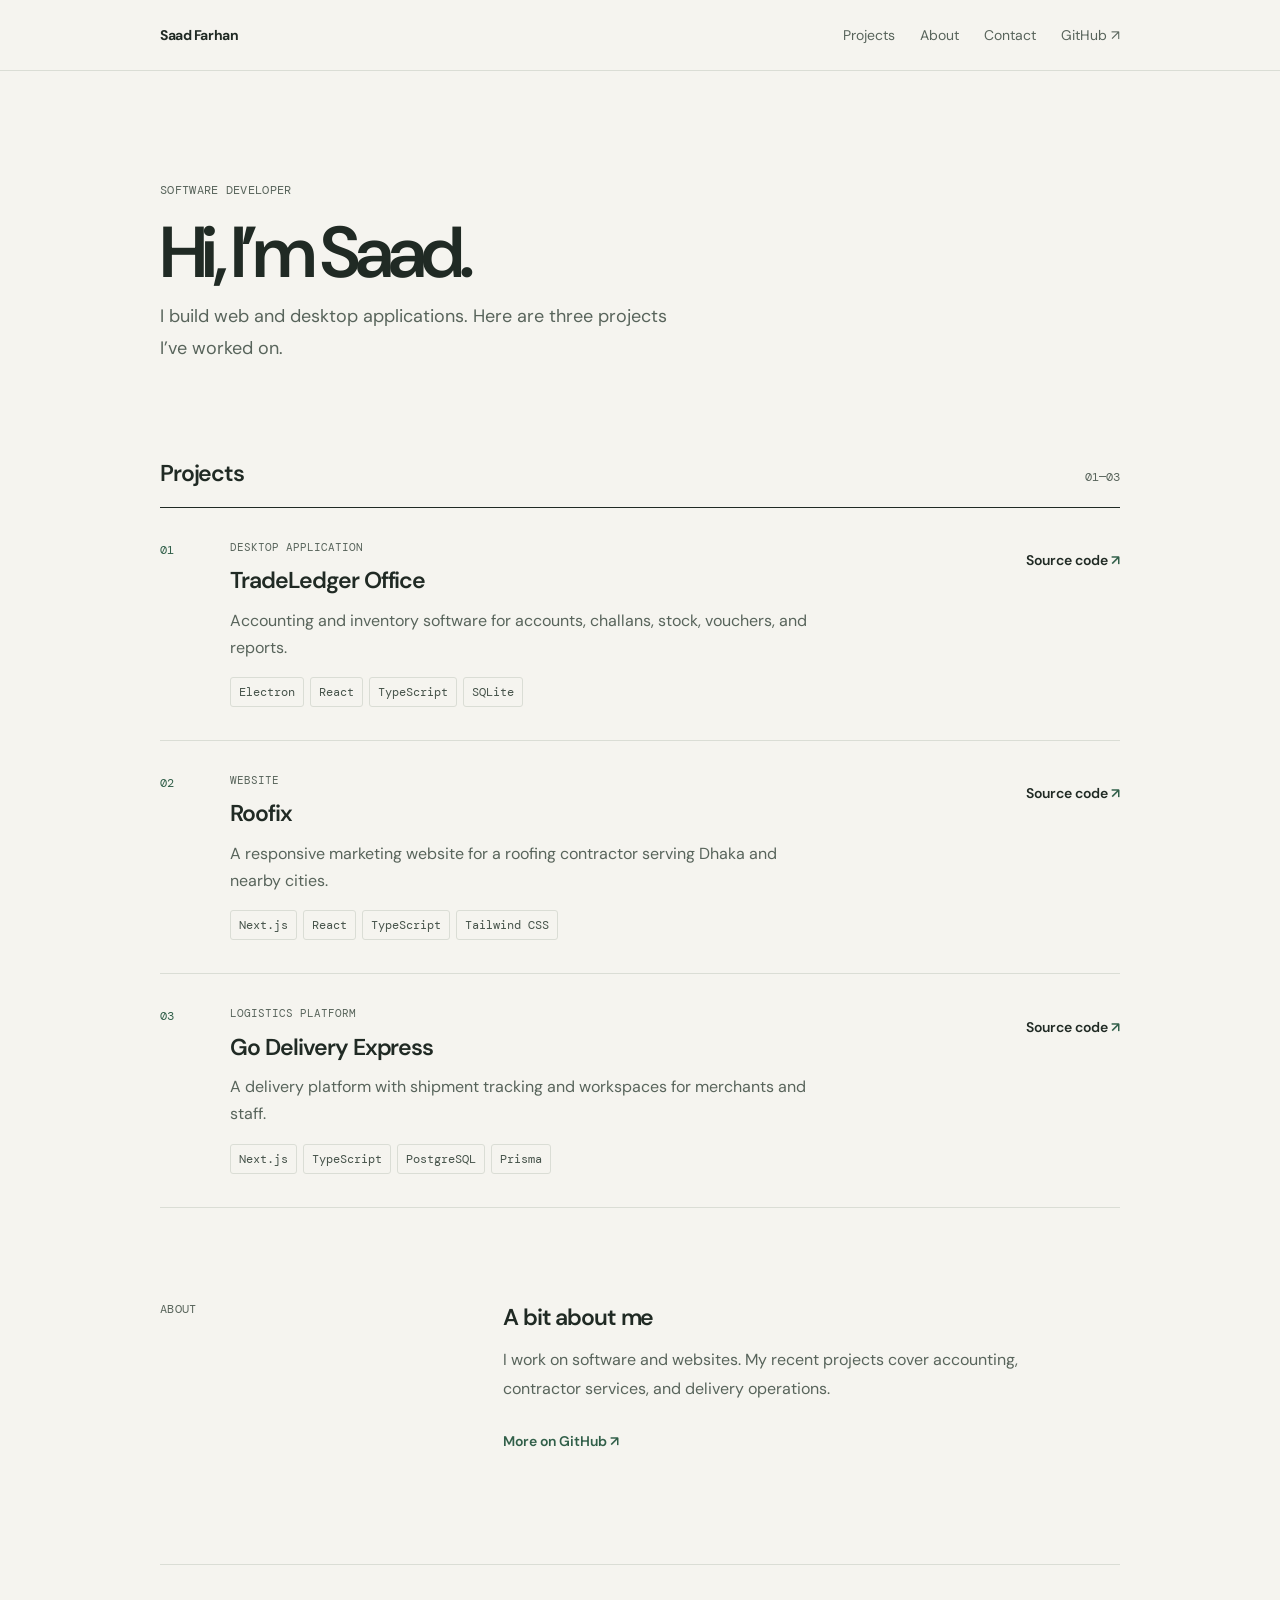
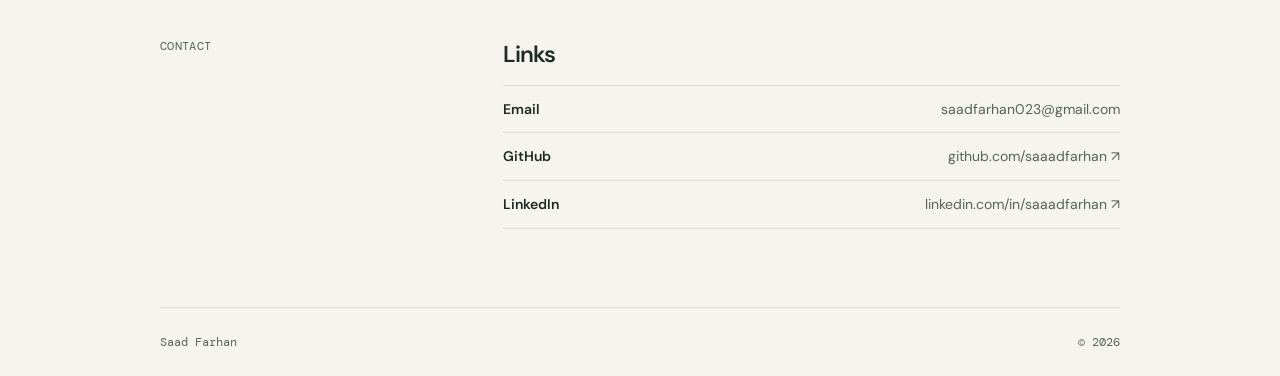
==== index.html @ f9a4f7bf "Add portfolio SEO and social preview" ====
<!doctype html>
<html lang="en">
  <head>
    <meta charset="UTF-8" />
    <meta name="viewport" content="width=device-width, initial-scale=1" />
    <meta
      name="description"
      content="Saad Farhan is a software developer. Explore his work on accounting software, a roofing website, and a delivery platform."
    />
    <meta name="author" content="Saad Farhan" />
    <meta name="robots" content="index, follow, max-image-preview:large" />
    <meta name="theme-color" content="#f5f4ef" />
    <meta property="og:type" content="website" />
    <meta property="og:site_name" content="Saad Farhan" />
    <meta property="og:title" content="Saad Farhan — Software Developer" />
    <meta property="og:description" content="Software and web projects by Saad Farhan, including accounting software, a roofing website, and a delivery platform." />
    <meta property="og:image" content="/og-image.png" />
    <meta property="og:image:width" content="1200" />
    <meta property="og:image:height" content="630" />
    <meta property="og:image:alt" content="Saad Farhan — Software Developer, with selected projects in accounting, roofing, and delivery." />
    <meta name="twitter:card" content="summary_large_image" />
    <meta name="twitter:title" content="Saad Farhan — Software Developer" />
    <meta name="twitter:description" content="Software and web projects by Saad Farhan, including accounting software, a roofing website, and a delivery platform." />
    <meta name="twitter:image" content="/og-image.png" />
    <title>Saad Farhan — Software Developer</title>
    <link rel="icon" href="/favicon.svg" type="image/svg+xml" />
    <link rel="preconnect" href="https://fonts.googleapis.com" />
    <link rel="preconnect" href="https://fonts.gstatic.com" crossorigin />
    <link
      href="https://fonts.googleapis.com/css2?family=DM+Mono:wght@400;500&family=DM+Sans:wght@400;500;600;700&display=swap"
      rel="stylesheet"
    />
    <link rel="stylesheet" href="styles.css" />
    <script src="script.js" defer></script>
    <script type="application/ld+json">
      {
        "@context": "https://schema.org",
        "@type": "Person",
        "name": "Saad Farhan",
        "jobTitle": "Software developer",
        "email": "saadfarhan023@gmail.com",
        "sameAs": [
          "https://github.com/saaadfarhan",
          "https://www.linkedin.com/in/saaadfarhan"
        ]
      }
    </script>
  </head>
  <body>
    <a class="skip-link" href="#main">Skip to content</a>
    <header class="site-header">
      <nav class="shell nav" aria-label="Main navigation">
        <a class="brand" href="#top">Saad Farhan</a>
        <div class="nav-links">
          <a href="#projects">Projects</a>
          <a href="#about">About</a>
          <a href="#contact">Contact</a>
          <a href="https://github.com/saaadfarhan" target="_blank" rel="noreferrer">GitHub ↗</a>
        </div>
      </nav>
    </header>

    <main id="main" class="shell">
      <section class="intro" id="top" aria-labelledby="intro-title">
        <p class="eyebrow">Software developer</p>
        <h1 id="intro-title">Hi, I’m Saad.</h1>
        <p class="intro-text">I build web and desktop applications. Here are three projects I’ve worked on.</p>
      </section>

      <section class="projects" id="projects" aria-labelledby="projects-title">
        <div class="section-heading">
          <h2 id="projects-title">Projects</h2>
          <span>01—03</span>
        </div>
        <div class="project-list">
          <article class="project">
            <div class="project-number">01</div>
            <div class="project-main">
              <p class="project-type">Desktop application</p>
              <h3>TradeLedger Office</h3>
              <p class="project-description">Accounting and inventory software for accounts, challans, stock, vouchers, and reports.</p>
              <ul class="tags" aria-label="Technologies"><li>Electron</li><li>React</li><li>TypeScript</li><li>SQLite</li></ul>
            </div>
            <a class="project-link" href="https://github.com/saaadfarhan/tradeledger-office" target="_blank" rel="noreferrer">Source code <span aria-hidden="true">↗</span></a>
          </article>

          <article class="project">
            <div class="project-number">02</div>
            <div class="project-main">
              <p class="project-type">Website</p>
              <h3>Roofix</h3>
              <p class="project-description">A responsive marketing website for a roofing contractor serving Dhaka and nearby cities.</p>
              <ul class="tags" aria-label="Technologies"><li>Next.js</li><li>React</li><li>TypeScript</li><li>Tailwind CSS</li></ul>
            </div>
            <a class="project-link" href="https://github.com/saaadfarhan/roofix-website-design" target="_blank" rel="noreferrer">Source code <span aria-hidden="true">↗</span></a>
          </article>

          <article class="project">
            <div class="project-number">03</div>
            <div class="project-main">
              <p class="project-type">Logistics platform</p>
              <h3>Go Delivery Express</h3>
              <p class="project-description">A delivery platform with shipment tracking and workspaces for merchants and staff.</p>
              <ul class="tags" aria-label="Technologies"><li>Next.js</li><li>TypeScript</li><li>PostgreSQL</li><li>Prisma</li></ul>
            </div>
            <a class="project-link" href="https://github.com/saaadfarhan/godeliveryexpress" target="_blank" rel="noreferrer">Source code <span aria-hidden="true">↗</span></a>
          </article>
        </div>
      </section>

      <section class="about" id="about" aria-labelledby="about-title">
        <p class="eyebrow">About</p>
        <div>
          <h2 id="about-title">A bit about me</h2>
          <p>I work on software and websites. My recent projects cover accounting, contractor services, and delivery operations.</p>
          <a class="about-link" href="https://github.com/saaadfarhan" target="_blank" rel="noreferrer">More on GitHub ↗</a>
        </div>
      </section>

      <section class="contact" id="contact" aria-labelledby="contact-title">
        <p class="eyebrow">Contact</p>
        <h2 id="contact-title">Links</h2>
        <div class="contact-links">
          <a href="mailto:saadfarhan023@gmail.com">Email <span>saadfarhan023@gmail.com</span></a>
          <a href="https://github.com/saaadfarhan" target="_blank" rel="noreferrer">GitHub <span>github.com/saaadfarhan ↗</span></a>
          <a href="https://linkedin.com/in/saaadfarhan" target="_blank" rel="noreferrer">LinkedIn <span>linkedin.com/in/saaadfarhan ↗</span></a>
        </div>
      </section>
    </main>

    <footer class="shell footer">
      <span>Saad Farhan</span>
      <span>© <span id="year">2026</span></span>
    </footer>
  </body>
</html>
---- styles.css ----
:root {
  --paper: #f5f4ef;
  --ink: #202a24;
  --muted: #58645b;
  --line: #daddd5;
  --green: #315f49;
  --sans: "DM Sans", sans-serif;
  --mono: "DM Mono", monospace;
  color-scheme: light;
  font-family: var(--sans);
  color: var(--ink);
  background: var(--paper);
  font-synthesis: none;
  text-rendering: optimizeLegibility;
  -webkit-font-smoothing: antialiased;
  -moz-osx-font-smoothing: grayscale;
  scroll-behavior: smooth;
}

* { box-sizing: border-box; }
body { min-width: 320px; margin: 0; line-height: 1.5; }
a { color: inherit; text-decoration: none; }
a:hover { color: var(--green); }
a:focus-visible { outline: 2px solid var(--green); outline-offset: 4px; }
::selection { color: var(--ink); background: #d9e5c6; }
.shell { width: min(960px, calc(100% - 48px)); margin-inline: auto; }
.skip-link { position: fixed; top: 10px; left: 10px; z-index: 2; padding: 10px 14px; color: white; background: var(--ink); transform: translateY(-150%); }
.skip-link:focus { transform: translateY(0); }

.site-header { border-bottom: 1px solid var(--line); }
.nav { display: flex; height: 70px; align-items: center; justify-content: space-between; }
.brand { font-size: 14px; font-weight: 700; letter-spacing: -.03em; }
.nav-links { display: flex; gap: 25px; color: var(--muted); font-size: 14px; }
.nav-links a { display: inline-flex; min-height: 44px; align-items: center; }

.intro { max-width: 700px; padding: 110px 0 92px; }
.eyebrow { margin: 0; color: var(--muted); font-family: var(--mono); font-size: 12px; letter-spacing: .025em; text-transform: uppercase; }
h1, h2, h3, p { margin-top: 0; }
h1 { margin: 18px 0 12px; font-size: clamp(44px, 8vw, 72px); font-weight: 600; line-height: 1; letter-spacing: -.07em; }
.intro-text { max-width: 520px; margin: 0; color: var(--muted); font-size: 18px; line-height: 1.75; }

.section-heading { display: flex; align-items: baseline; justify-content: space-between; padding-bottom: 16px; border-bottom: 1px solid var(--ink); }
.section-heading h2, .about h2 { margin: 0; font-size: 23px; font-weight: 600; letter-spacing: -.05em; }
.section-heading span { color: var(--muted); font-family: var(--mono); font-size: 12px; }
.project { display: grid; grid-template-columns: 48px minmax(0, 1fr) 132px; gap: 22px; align-items: start; padding: 31px 0 33px; border-bottom: 1px solid var(--line); }
.project-number { padding-top: 2px; color: var(--green); font-family: var(--mono); font-size: 12px; }
.project-type { margin: 0 0 8px; color: var(--muted); font-family: var(--mono); font-size: 11px; text-transform: uppercase; }
.project h3 { margin: 0 0 9px; font-size: 23px; font-weight: 600; letter-spacing: -.045em; }
.project-description { max-width: 600px; margin: 0 0 16px; color: var(--muted); font-size: 16px; line-height: 1.7; }
.tags { display: flex; flex-wrap: wrap; gap: 6px; margin: 0; padding: 0; list-style: none; }
.tags li { padding: 5px 8px; border: 1px solid var(--line); border-radius: 3px; color: #46534a; font-family: var(--mono); font-size: 12px; }
.project-link { display: inline-flex; min-height: 44px; align-items: center; justify-self: end; padding: 2px 0; font-size: 14px; font-weight: 600; white-space: nowrap; }
.project-link span { margin-left: 3px; color: var(--green); }

.about { display: grid; grid-template-columns: 1fr 2fr; gap: 35px; padding: 92px 0 100px; border-bottom: 1px solid var(--line); }
.about h2 { margin-bottom: 12px; }
.about p:not(.eyebrow) { max-width: 560px; margin-bottom: 16px; color: var(--muted); font-size: 16px; line-height: 1.8; }
.about-link { display: inline-flex; min-height: 44px; align-items: center; color: var(--green); font-size: 14px; font-weight: 600; }
.contact { display: grid; grid-template-columns: 1fr 2fr; gap: 14px 35px; padding: 72px 0 78px; border-bottom: 1px solid var(--line); }
.contact > .eyebrow { grid-column: 1; grid-row: 1; }
.contact h2 { grid-column: 2; grid-row: 1; margin: 0; font-size: 23px; font-weight: 600; letter-spacing: -.05em; }
.contact-links { grid-column: 2; grid-row: 2; display: grid; }
.contact-links a { display: flex; min-height: 48px; align-items: center; justify-content: space-between; gap: 16px; border-bottom: 1px solid var(--line); font-size: 14px; font-weight: 600; }
.contact-links a:first-child { border-top: 1px solid var(--line); }
.contact-links a span { color: var(--muted); font-size: 14px; font-weight: 400; }
.footer { display: flex; justify-content: space-between; padding-block: 25px; color: var(--muted); font-family: var(--mono); font-size: 12px; }

@media (max-width: 600px) {
  .shell { width: calc(100% - 36px); }
  .nav { height: 68px; }
  .nav-links { gap: 12px; font-size: 12px; }
  .nav-links a:last-child { display: none; }
  .intro { padding: 78px 0 68px; }
  .intro-text { font-size: 17px; }
  .section-heading h2, .about h2 { font-size: 21px; }
  .project { grid-template-columns: 27px minmax(0, 1fr); gap: 12px; padding-block: 23px; }
  .project-link { grid-column: 2; justify-self: start; padding-top: 0; }
  .project h3 { font-size: 21px; }
  .about { grid-template-columns: 1fr; gap: 15px; padding: 68px 0 74px; }
  .contact { grid-template-columns: 1fr; gap: 12px; padding: 58px 0 64px; }
  .contact > .eyebrow, .contact h2, .contact-links { grid-column: 1; grid-row: auto; }
  .contact-links a, .contact-links a span { font-size: 13px; }
}

@media (prefers-reduced-motion: reduce) {
  *, *::before, *::after { scroll-behavior: auto !important; }
}
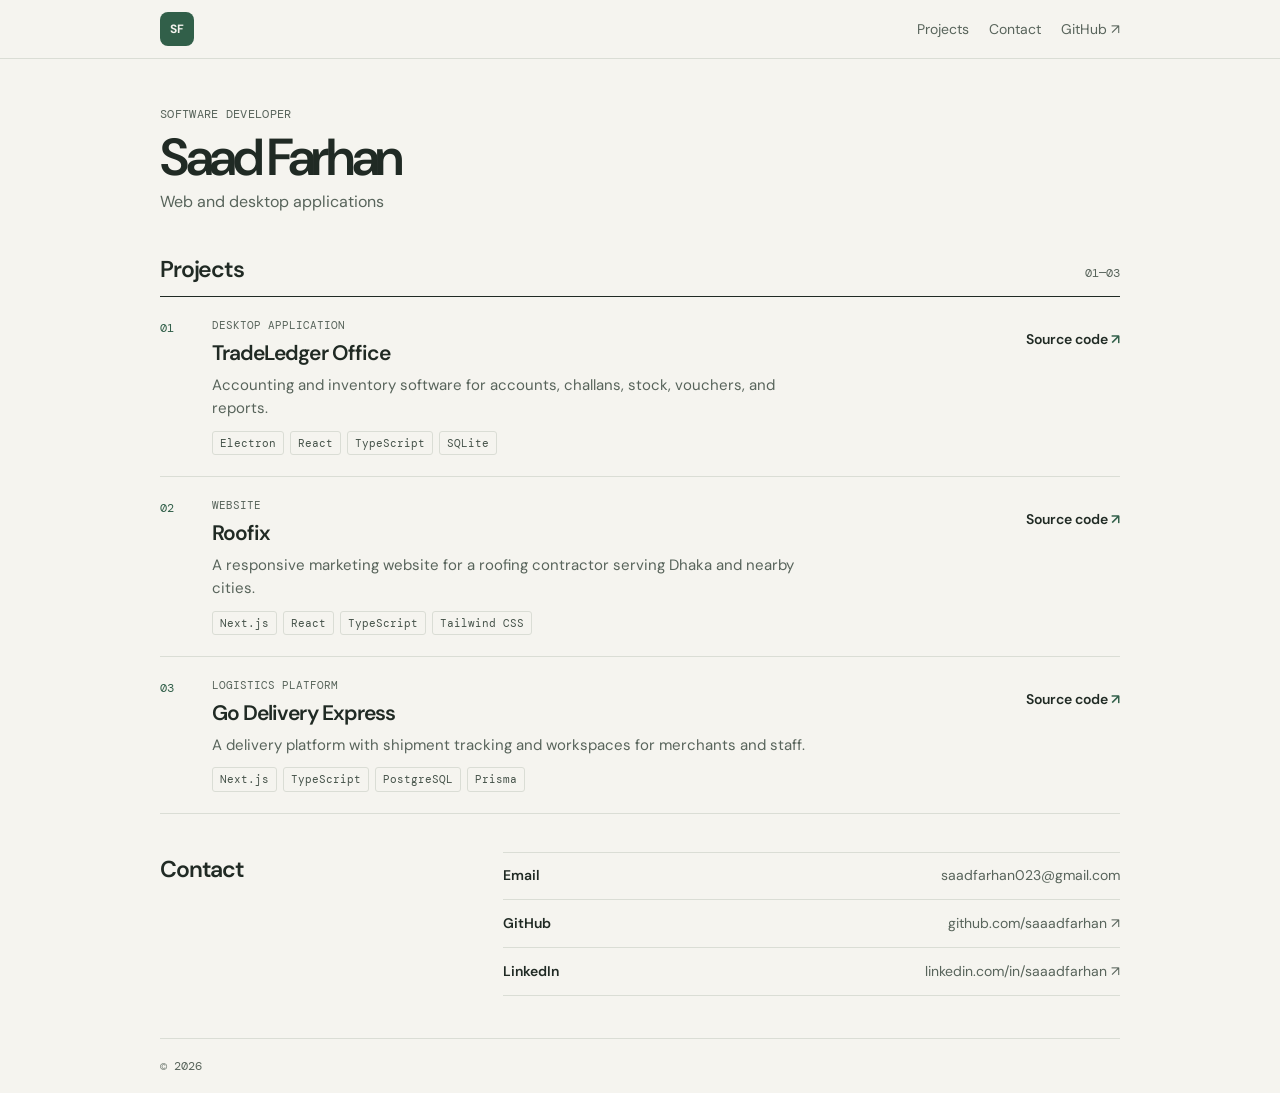
==== commit b2814674: "Streamline portfolio layout and branding" ====
--- a/index.html
+++ b/index.html
@@ -5,23 +5,24 @@
     <meta name="viewport" content="width=device-width, initial-scale=1" />
     <meta
       name="description"
-      content="Saad Farhan is a software developer. Explore his work on accounting software, a roofing website, and a delivery platform."
+      content="Selected work in accounting software, roofing websites, and delivery platforms."
     />
     <meta name="author" content="Saad Farhan" />
     <meta name="robots" content="index, follow, max-image-preview:large" />
     <meta name="theme-color" content="#f5f4ef" />
     <meta property="og:type" content="website" />
+    <meta property="og:url" content="https://saad-portfolio.saadfarhan023.workers.dev/" />
     <meta property="og:site_name" content="Saad Farhan" />
     <meta property="og:title" content="Saad Farhan — Software Developer" />
-    <meta property="og:description" content="Software and web projects by Saad Farhan, including accounting software, a roofing website, and a delivery platform." />
-    <meta property="og:image" content="/og-image.png" />
+    <meta property="og:description" content="Selected software and web projects in accounting, roofing, and delivery." />
+    <meta property="og:image" content="https://saad-portfolio.saadfarhan023.workers.dev/og-image.png?v=2" />
     <meta property="og:image:width" content="1200" />
     <meta property="og:image:height" content="630" />
-    <meta property="og:image:alt" content="Saad Farhan — Software Developer, with selected projects in accounting, roofing, and delivery." />
+    <meta property="og:image:alt" content="Software developer portfolio featuring projects in accounting, roofing, and delivery." />
     <meta name="twitter:card" content="summary_large_image" />
     <meta name="twitter:title" content="Saad Farhan — Software Developer" />
-    <meta name="twitter:description" content="Software and web projects by Saad Farhan, including accounting software, a roofing website, and a delivery platform." />
-    <meta name="twitter:image" content="/og-image.png" />
+    <meta name="twitter:description" content="Selected software and web projects in accounting, roofing, and delivery." />
+    <meta name="twitter:image" content="https://saad-portfolio.saadfarhan023.workers.dev/og-image.png?v=2" />
     <title>Saad Farhan — Software Developer</title>
     <link rel="icon" href="/favicon.svg" type="image/svg+xml" />
     <link rel="preconnect" href="https://fonts.googleapis.com" />
@@ -50,10 +51,9 @@
     <a class="skip-link" href="#main">Skip to content</a>
     <header class="site-header">
       <nav class="shell nav" aria-label="Main navigation">
-        <a class="brand" href="#top">Saad Farhan</a>
+        <a class="brand" href="#top" aria-label="Saad Farhan, home">SF</a>
         <div class="nav-links">
           <a href="#projects">Projects</a>
-          <a href="#about">About</a>
           <a href="#contact">Contact</a>
           <a href="https://github.com/saaadfarhan" target="_blank" rel="noreferrer">GitHub ↗</a>
         </div>
@@ -63,8 +63,8 @@
     <main id="main" class="shell">
       <section class="intro" id="top" aria-labelledby="intro-title">
         <p class="eyebrow">Software developer</p>
-        <h1 id="intro-title">Hi, I’m Saad.</h1>
-        <p class="intro-text">I build web and desktop applications. Here are three projects I’ve worked on.</p>
+        <h1 id="intro-title">Saad Farhan</h1>
+        <p class="intro-text">Web and desktop applications</p>
       </section>
 
       <section class="projects" id="projects" aria-labelledby="projects-title">
@@ -108,18 +108,8 @@
         </div>
       </section>
 
-      <section class="about" id="about" aria-labelledby="about-title">
-        <p class="eyebrow">About</p>
-        <div>
-          <h2 id="about-title">A bit about me</h2>
-          <p>I work on software and websites. My recent projects cover accounting, contractor services, and delivery operations.</p>
-          <a class="about-link" href="https://github.com/saaadfarhan" target="_blank" rel="noreferrer">More on GitHub ↗</a>
-        </div>
-      </section>
-
       <section class="contact" id="contact" aria-labelledby="contact-title">
-        <p class="eyebrow">Contact</p>
-        <h2 id="contact-title">Links</h2>
+        <h2 id="contact-title">Contact</h2>
         <div class="contact-links">
           <a href="mailto:saadfarhan023@gmail.com">Email <span>saadfarhan023@gmail.com</span></a>
           <a href="https://github.com/saaadfarhan" target="_blank" rel="noreferrer">GitHub <span>github.com/saaadfarhan ↗</span></a>
@@ -129,7 +119,6 @@
     </main>
 
     <footer class="shell footer">
-      <span>Saad Farhan</span>
       <span>© <span id="year">2026</span></span>
     </footer>
   </body>
--- a/styles.css
+++ b/styles.css
@@ -28,57 +28,52 @@
 .skip-link:focus { transform: translateY(0); }
 
 .site-header { border-bottom: 1px solid var(--line); }
-.nav { display: flex; height: 70px; align-items: center; justify-content: space-between; }
-.brand { font-size: 14px; font-weight: 700; letter-spacing: -.03em; }
-.nav-links { display: flex; gap: 25px; color: var(--muted); font-size: 14px; }
+.nav { display: flex; height: 58px; align-items: center; justify-content: space-between; }
+.brand { display: grid; width: 34px; height: 34px; place-items: center; border-radius: 8px; color: var(--paper); background: var(--green); font-size: 12px; font-weight: 700; letter-spacing: -.02em; }
+.brand:hover { color: var(--paper); background: #274c3a; }
+.nav-links { display: flex; gap: 20px; color: var(--muted); font-size: 14px; }
 .nav-links a { display: inline-flex; min-height: 44px; align-items: center; }
 
-.intro { max-width: 700px; padding: 110px 0 92px; }
+.intro { max-width: 700px; padding: 46px 0 38px; }
 .eyebrow { margin: 0; color: var(--muted); font-family: var(--mono); font-size: 12px; letter-spacing: .025em; text-transform: uppercase; }
 h1, h2, h3, p { margin-top: 0; }
-h1 { margin: 18px 0 12px; font-size: clamp(44px, 8vw, 72px); font-weight: 600; line-height: 1; letter-spacing: -.07em; }
-.intro-text { max-width: 520px; margin: 0; color: var(--muted); font-size: 18px; line-height: 1.75; }
+h1 { margin: 7px 0 5px; font-size: clamp(38px, 6vw, 52px); font-weight: 600; line-height: 1.05; letter-spacing: -.065em; }
+.intro-text { max-width: 520px; margin: 0; color: var(--muted); font-size: 16px; line-height: 1.5; }
 
-.section-heading { display: flex; align-items: baseline; justify-content: space-between; padding-bottom: 16px; border-bottom: 1px solid var(--ink); }
+.section-heading { display: flex; align-items: baseline; justify-content: space-between; padding-bottom: 10px; border-bottom: 1px solid var(--ink); }
 .section-heading h2, .about h2 { margin: 0; font-size: 23px; font-weight: 600; letter-spacing: -.05em; }
 .section-heading span { color: var(--muted); font-family: var(--mono); font-size: 12px; }
-.project { display: grid; grid-template-columns: 48px minmax(0, 1fr) 132px; gap: 22px; align-items: start; padding: 31px 0 33px; border-bottom: 1px solid var(--line); }
+.project { display: grid; grid-template-columns: 36px minmax(0, 1fr) 132px; gap: 16px; align-items: start; padding: 20px 0 21px; border-bottom: 1px solid var(--line); }
 .project-number { padding-top: 2px; color: var(--green); font-family: var(--mono); font-size: 12px; }
-.project-type { margin: 0 0 8px; color: var(--muted); font-family: var(--mono); font-size: 11px; text-transform: uppercase; }
-.project h3 { margin: 0 0 9px; font-size: 23px; font-weight: 600; letter-spacing: -.045em; }
-.project-description { max-width: 600px; margin: 0 0 16px; color: var(--muted); font-size: 16px; line-height: 1.7; }
+.project-type { margin: 0 0 4px; color: var(--muted); font-family: var(--mono); font-size: 11px; text-transform: uppercase; }
+.project h3 { margin: 0 0 5px; font-size: 21px; font-weight: 600; letter-spacing: -.045em; }
+.project-description { max-width: 600px; margin: 0 0 10px; color: var(--muted); font-size: 15px; line-height: 1.55; }
 .tags { display: flex; flex-wrap: wrap; gap: 6px; margin: 0; padding: 0; list-style: none; }
-.tags li { padding: 5px 8px; border: 1px solid var(--line); border-radius: 3px; color: #46534a; font-family: var(--mono); font-size: 12px; }
+.tags li { padding: 3px 7px; border: 1px solid var(--line); border-radius: 3px; color: #46534a; font-family: var(--mono); font-size: 11px; }
 .project-link { display: inline-flex; min-height: 44px; align-items: center; justify-self: end; padding: 2px 0; font-size: 14px; font-weight: 600; white-space: nowrap; }
 .project-link span { margin-left: 3px; color: var(--green); }
 
-.about { display: grid; grid-template-columns: 1fr 2fr; gap: 35px; padding: 92px 0 100px; border-bottom: 1px solid var(--line); }
-.about h2 { margin-bottom: 12px; }
-.about p:not(.eyebrow) { max-width: 560px; margin-bottom: 16px; color: var(--muted); font-size: 16px; line-height: 1.8; }
-.about-link { display: inline-flex; min-height: 44px; align-items: center; color: var(--green); font-size: 14px; font-weight: 600; }
-.contact { display: grid; grid-template-columns: 1fr 2fr; gap: 14px 35px; padding: 72px 0 78px; border-bottom: 1px solid var(--line); }
-.contact > .eyebrow { grid-column: 1; grid-row: 1; }
-.contact h2 { grid-column: 2; grid-row: 1; margin: 0; font-size: 23px; font-weight: 600; letter-spacing: -.05em; }
-.contact-links { grid-column: 2; grid-row: 2; display: grid; }
+.contact { display: grid; grid-template-columns: 1fr 2fr; gap: 12px 35px; padding: 38px 0 42px; border-bottom: 1px solid var(--line); }
+.contact h2 { grid-column: 1; grid-row: 1; margin: 0; font-size: 23px; font-weight: 600; letter-spacing: -.05em; }
+.contact-links { grid-column: 2; grid-row: 1; display: grid; }
 .contact-links a { display: flex; min-height: 48px; align-items: center; justify-content: space-between; gap: 16px; border-bottom: 1px solid var(--line); font-size: 14px; font-weight: 600; }
 .contact-links a:first-child { border-top: 1px solid var(--line); }
 .contact-links a span { color: var(--muted); font-size: 14px; font-weight: 400; }
-.footer { display: flex; justify-content: space-between; padding-block: 25px; color: var(--muted); font-family: var(--mono); font-size: 12px; }
+.footer { display: flex; justify-content: space-between; padding-block: 18px; color: var(--muted); font-family: var(--mono); font-size: 12px; }
 
 @media (max-width: 600px) {
   .shell { width: calc(100% - 36px); }
-  .nav { height: 68px; }
+  .nav { height: 58px; }
   .nav-links { gap: 12px; font-size: 12px; }
   .nav-links a:last-child { display: none; }
-  .intro { padding: 78px 0 68px; }
-  .intro-text { font-size: 17px; }
-  .section-heading h2, .about h2 { font-size: 21px; }
-  .project { grid-template-columns: 27px minmax(0, 1fr); gap: 12px; padding-block: 23px; }
+  .intro { padding: 34px 0 28px; }
+  .intro-text { font-size: 15px; }
+  .section-heading h2 { font-size: 21px; }
+  .project { grid-template-columns: 24px minmax(0, 1fr); gap: 10px; padding-block: 17px; }
   .project-link { grid-column: 2; justify-self: start; padding-top: 0; }
-  .project h3 { font-size: 21px; }
-  .about { grid-template-columns: 1fr; gap: 15px; padding: 68px 0 74px; }
-  .contact { grid-template-columns: 1fr; gap: 12px; padding: 58px 0 64px; }
-  .contact > .eyebrow, .contact h2, .contact-links { grid-column: 1; grid-row: auto; }
+  .project h3 { font-size: 20px; }
+  .contact { grid-template-columns: 1fr; gap: 8px; padding: 30px 0 34px; }
+  .contact h2, .contact-links { grid-column: 1; grid-row: auto; }
   .contact-links a, .contact-links a span { font-size: 13px; }
 }
 
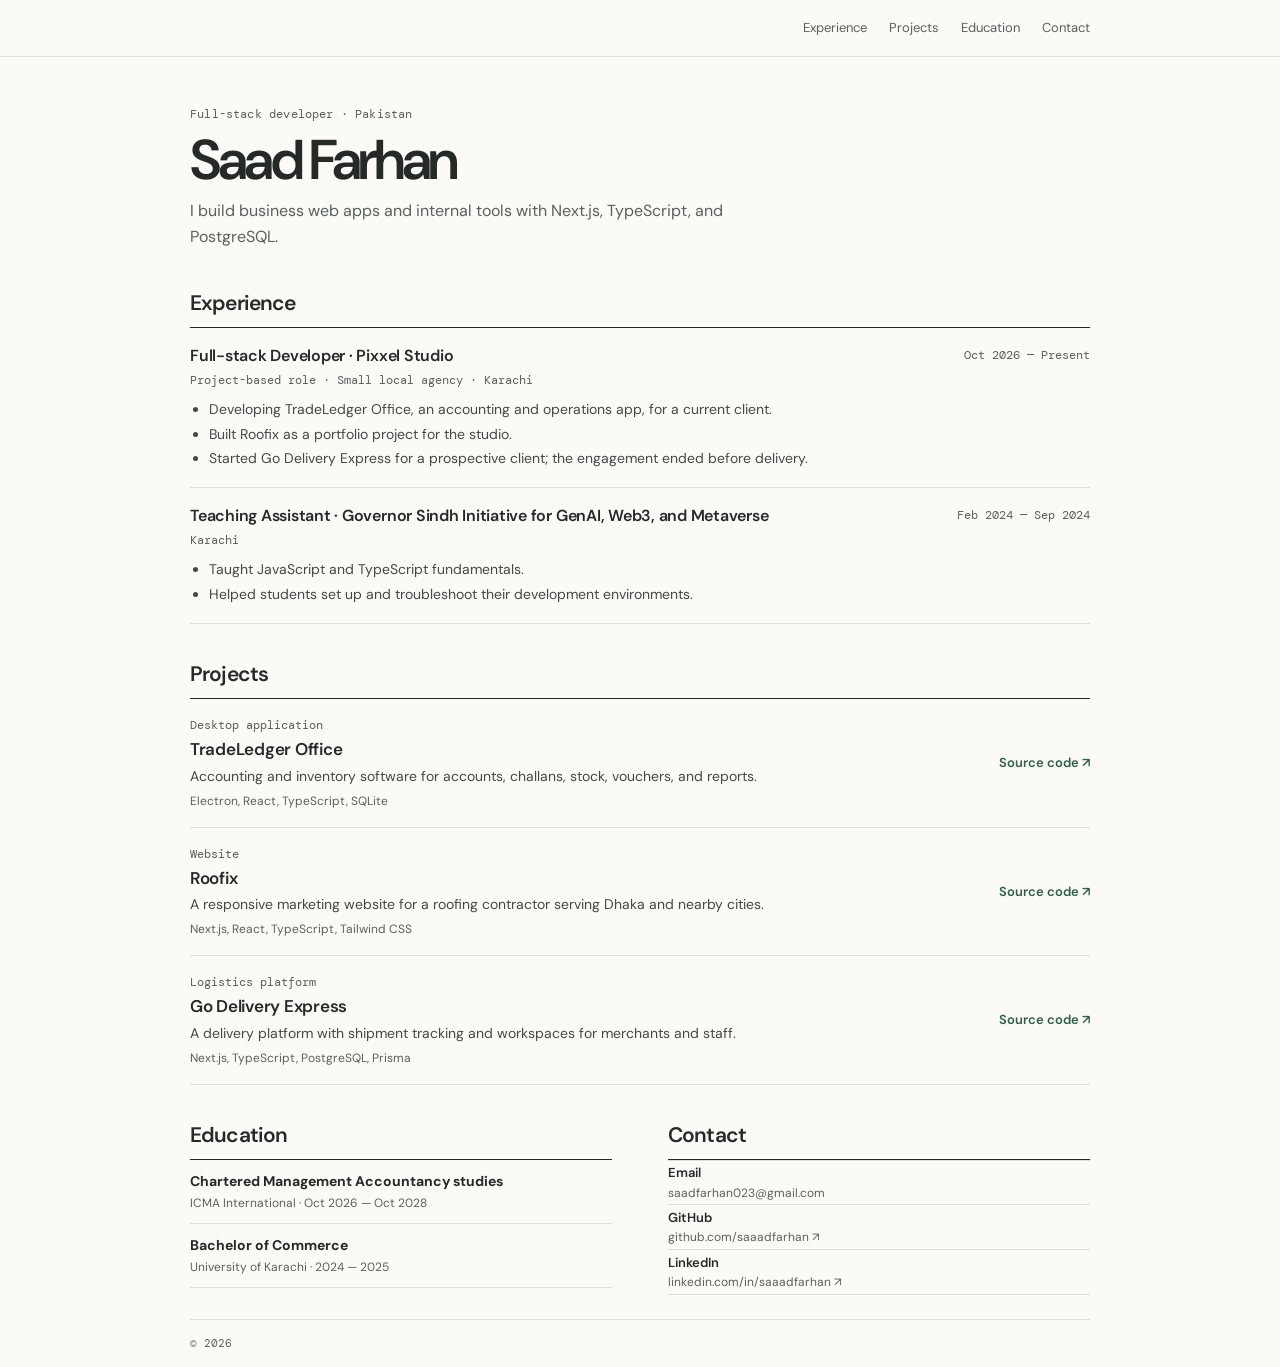
==== commit 1a80ed3f: "Simplify portfolio into resume layout" ====
--- a/index.html
+++ b/index.html
@@ -5,7 +5,7 @@
     <meta name="viewport" content="width=device-width, initial-scale=1" />
     <meta
       name="description"
-      content="Selected work in accounting software, roofing websites, and delivery platforms."
+      content="Saad Farhan is a full-stack developer in Pakistan building business web apps and internal tools with Next.js and TypeScript."
     />
     <meta name="author" content="Saad Farhan" />
     <meta name="robots" content="index, follow, max-image-preview:large" />
@@ -14,14 +14,14 @@
     <meta property="og:url" content="https://saad-portfolio.saadfarhan023.workers.dev/" />
     <meta property="og:site_name" content="Saad Farhan" />
     <meta property="og:title" content="Saad Farhan — Software Developer" />
-    <meta property="og:description" content="Selected software and web projects in accounting, roofing, and delivery." />
+    <meta property="og:description" content="Full-stack developer building business web apps and internal tools. Selected work in accounting, roofing, and delivery." />
     <meta property="og:image" content="https://saad-portfolio.saadfarhan023.workers.dev/og-image.png?v=2" />
     <meta property="og:image:width" content="1200" />
     <meta property="og:image:height" content="630" />
     <meta property="og:image:alt" content="Software developer portfolio featuring projects in accounting, roofing, and delivery." />
     <meta name="twitter:card" content="summary_large_image" />
     <meta name="twitter:title" content="Saad Farhan — Software Developer" />
-    <meta name="twitter:description" content="Selected software and web projects in accounting, roofing, and delivery." />
+    <meta name="twitter:description" content="Full-stack developer building business web apps and internal tools. Selected work in accounting, roofing, and delivery." />
     <meta name="twitter:image" content="https://saad-portfolio.saadfarhan023.workers.dev/og-image.png?v=2" />
     <title>Saad Farhan — Software Developer</title>
     <link rel="icon" href="/favicon.svg" type="image/svg+xml" />
@@ -51,71 +51,103 @@
     <a class="skip-link" href="#main">Skip to content</a>
     <header class="site-header">
       <nav class="shell nav" aria-label="Main navigation">
-        <a class="brand" href="#top" aria-label="Saad Farhan, home">SF</a>
         <div class="nav-links">
+          <a href="#experience">Experience</a>
           <a href="#projects">Projects</a>
+          <a href="#education">Education</a>
           <a href="#contact">Contact</a>
-          <a href="https://github.com/saaadfarhan" target="_blank" rel="noreferrer">GitHub ↗</a>
         </div>
       </nav>
     </header>
 
     <main id="main" class="shell">
       <section class="intro" id="top" aria-labelledby="intro-title">
-        <p class="eyebrow">Software developer</p>
+        <p class="eyebrow">Full-stack developer · Pakistan</p>
         <h1 id="intro-title">Saad Farhan</h1>
-        <p class="intro-text">Web and desktop applications</p>
+        <p class="intro-text">I build business web apps and internal tools with Next.js, TypeScript, and PostgreSQL.</p>
+      </section>
+
+      <section class="experience" id="experience" aria-labelledby="experience-title">
+        <div class="section-heading"><h2 id="experience-title">Experience</h2></div>
+        <article class="experience-entry">
+          <div class="experience-heading">
+            <div>
+              <h3>Full-stack Developer · Pixxel Studio</h3>
+              <p class="experience-meta">Project-based role · Small local agency · Karachi</p>
+            </div>
+            <time datetime="2026-10">Oct 2026 — Present</time>
+          </div>
+          <ul class="experience-details">
+            <li>Developing TradeLedger Office, an accounting and operations app, for a current client.</li>
+            <li>Built Roofix as a portfolio project for the studio.</li>
+            <li>Started Go Delivery Express for a prospective client; the engagement ended before delivery.</li>
+          </ul>
+        </article>
+        <article class="experience-entry">
+          <div class="experience-heading">
+            <div>
+              <h3>Teaching Assistant · Governor Sindh Initiative for GenAI, Web3, and Metaverse</h3>
+              <p class="experience-meta">Karachi</p>
+            </div>
+            <time datetime="2024-02">Feb 2024 — Sep 2024</time>
+          </div>
+          <ul class="experience-details">
+            <li>Taught JavaScript and TypeScript fundamentals.</li>
+            <li>Helped students set up and troubleshoot their development environments.</li>
+          </ul>
+        </article>
       </section>
 
       <section class="projects" id="projects" aria-labelledby="projects-title">
-        <div class="section-heading">
-          <h2 id="projects-title">Projects</h2>
-          <span>01—03</span>
-        </div>
+        <div class="section-heading"><h2 id="projects-title">Projects</h2></div>
         <div class="project-list">
           <article class="project">
-            <div class="project-number">01</div>
             <div class="project-main">
               <p class="project-type">Desktop application</p>
               <h3>TradeLedger Office</h3>
               <p class="project-description">Accounting and inventory software for accounts, challans, stock, vouchers, and reports.</p>
-              <ul class="tags" aria-label="Technologies"><li>Electron</li><li>React</li><li>TypeScript</li><li>SQLite</li></ul>
+              <p class="project-stack">Electron, React, TypeScript, SQLite</p>
             </div>
-            <a class="project-link" href="https://github.com/saaadfarhan/tradeledger-office" target="_blank" rel="noreferrer">Source code <span aria-hidden="true">↗</span></a>
+            <a class="project-link" href="https://github.com/saaadfarhan/tradeledger-office" target="_blank" rel="noreferrer">Source code ↗</a>
           </article>
-
           <article class="project">
-            <div class="project-number">02</div>
             <div class="project-main">
               <p class="project-type">Website</p>
               <h3>Roofix</h3>
               <p class="project-description">A responsive marketing website for a roofing contractor serving Dhaka and nearby cities.</p>
-              <ul class="tags" aria-label="Technologies"><li>Next.js</li><li>React</li><li>TypeScript</li><li>Tailwind CSS</li></ul>
+              <p class="project-stack">Next.js, React, TypeScript, Tailwind CSS</p>
             </div>
-            <a class="project-link" href="https://github.com/saaadfarhan/roofix-website-design" target="_blank" rel="noreferrer">Source code <span aria-hidden="true">↗</span></a>
+            <a class="project-link" href="https://github.com/saaadfarhan/roofix-website-design" target="_blank" rel="noreferrer">Source code ↗</a>
           </article>
-
           <article class="project">
-            <div class="project-number">03</div>
             <div class="project-main">
               <p class="project-type">Logistics platform</p>
               <h3>Go Delivery Express</h3>
               <p class="project-description">A delivery platform with shipment tracking and workspaces for merchants and staff.</p>
-              <ul class="tags" aria-label="Technologies"><li>Next.js</li><li>TypeScript</li><li>PostgreSQL</li><li>Prisma</li></ul>
+              <p class="project-stack">Next.js, TypeScript, PostgreSQL, Prisma</p>
             </div>
-            <a class="project-link" href="https://github.com/saaadfarhan/godeliveryexpress" target="_blank" rel="noreferrer">Source code <span aria-hidden="true">↗</span></a>
+            <a class="project-link" href="https://github.com/saaadfarhan/godeliveryexpress" target="_blank" rel="noreferrer">Source code ↗</a>
           </article>
         </div>
       </section>
 
-      <section class="contact" id="contact" aria-labelledby="contact-title">
-        <h2 id="contact-title">Contact</h2>
-        <div class="contact-links">
-          <a href="mailto:saadfarhan023@gmail.com">Email <span>saadfarhan023@gmail.com</span></a>
-          <a href="https://github.com/saaadfarhan" target="_blank" rel="noreferrer">GitHub <span>github.com/saaadfarhan ↗</span></a>
-          <a href="https://linkedin.com/in/saaadfarhan" target="_blank" rel="noreferrer">LinkedIn <span>linkedin.com/in/saaadfarhan ↗</span></a>
-        </div>
-      </section>
+      <div class="bottom-sections">
+        <section class="education" id="education" aria-labelledby="education-title">
+          <div class="section-heading"><h2 id="education-title">Education</h2></div>
+          <ul class="education-list">
+            <li><strong>Chartered Management Accountancy studies</strong><span>ICMA International · Oct 2026 — Oct 2028</span></li>
+            <li><strong>Bachelor of Commerce</strong><span>University of Karachi · 2024 — 2025</span></li>
+          </ul>
+        </section>
+        <section class="contact" id="contact" aria-labelledby="contact-title">
+          <div class="section-heading"><h2 id="contact-title">Contact</h2></div>
+          <div class="contact-links">
+            <a href="mailto:saadfarhan023@gmail.com">Email <span>saadfarhan023@gmail.com</span></a>
+            <a href="https://github.com/saaadfarhan" target="_blank" rel="noreferrer">GitHub <span>github.com/saaadfarhan ↗</span></a>
+            <a href="https://linkedin.com/in/saaadfarhan" target="_blank" rel="noreferrer">LinkedIn <span>linkedin.com/in/saaadfarhan ↗</span></a>
+          </div>
+        </section>
+      </div>
     </main>
 
     <footer class="shell footer">
--- a/styles.css
+++ b/styles.css
@@ -1,9 +1,9 @@
 :root {
-  --paper: #f5f4ef;
-  --ink: #202a24;
-  --muted: #58645b;
-  --line: #daddd5;
-  --green: #315f49;
+  --paper: #fbfaf7;
+  --ink: #252a27;
+  --muted: #59615c;
+  --line: #dddfda;
+  --accent: #315f49;
   --sans: "DM Sans", sans-serif;
   --mono: "DM Mono", monospace;
   color-scheme: light;
@@ -20,61 +20,64 @@
 * { box-sizing: border-box; }
 body { min-width: 320px; margin: 0; line-height: 1.5; }
 a { color: inherit; text-decoration: none; }
-a:hover { color: var(--green); }
-a:focus-visible { outline: 2px solid var(--green); outline-offset: 4px; }
-::selection { color: var(--ink); background: #d9e5c6; }
-.shell { width: min(960px, calc(100% - 48px)); margin-inline: auto; }
+a:hover { color: var(--accent); }
+a:focus-visible { outline: 2px solid var(--accent); outline-offset: 3px; }
+::selection { color: var(--ink); background: #dfe8df; }
+.shell { width: min(900px, calc(100% - 48px)); margin-inline: auto; }
 .skip-link { position: fixed; top: 10px; left: 10px; z-index: 2; padding: 10px 14px; color: white; background: var(--ink); transform: translateY(-150%); }
 .skip-link:focus { transform: translateY(0); }
 
 .site-header { border-bottom: 1px solid var(--line); }
-.nav { display: flex; height: 58px; align-items: center; justify-content: space-between; }
-.brand { display: grid; width: 34px; height: 34px; place-items: center; border-radius: 8px; color: var(--paper); background: var(--green); font-size: 12px; font-weight: 700; letter-spacing: -.02em; }
-.brand:hover { color: var(--paper); background: #274c3a; }
-.nav-links { display: flex; gap: 20px; color: var(--muted); font-size: 14px; }
+.nav { display: flex; min-height: 56px; align-items: center; justify-content: flex-end; }
+.nav-links { display: flex; flex-wrap: wrap; gap: 22px; color: var(--muted); font-size: 13px; }
 .nav-links a { display: inline-flex; min-height: 44px; align-items: center; }
 
-.intro { max-width: 700px; padding: 46px 0 38px; }
-.eyebrow { margin: 0; color: var(--muted); font-family: var(--mono); font-size: 12px; letter-spacing: .025em; text-transform: uppercase; }
+.intro { max-width: 720px; padding: 48px 0 37px; }
+.eyebrow { margin: 0; color: var(--muted); font-family: var(--mono); font-size: 12px; letter-spacing: .015em; }
 h1, h2, h3, p { margin-top: 0; }
-h1 { margin: 7px 0 5px; font-size: clamp(38px, 6vw, 52px); font-weight: 600; line-height: 1.05; letter-spacing: -.065em; }
-.intro-text { max-width: 520px; margin: 0; color: var(--muted); font-size: 16px; line-height: 1.5; }
+h1 { margin: 8px 0 8px; font-size: clamp(40px, 6vw, 56px); font-weight: 600; line-height: 1.05; letter-spacing: -.06em; }
+.intro-text { max-width: 620px; margin: 0; color: var(--muted); font-size: 16px; line-height: 1.65; }
 
-.section-heading { display: flex; align-items: baseline; justify-content: space-between; padding-bottom: 10px; border-bottom: 1px solid var(--ink); }
-.section-heading h2, .about h2 { margin: 0; font-size: 23px; font-weight: 600; letter-spacing: -.05em; }
-.section-heading span { color: var(--muted); font-family: var(--mono); font-size: 12px; }
-.project { display: grid; grid-template-columns: 36px minmax(0, 1fr) 132px; gap: 16px; align-items: start; padding: 20px 0 21px; border-bottom: 1px solid var(--line); }
-.project-number { padding-top: 2px; color: var(--green); font-family: var(--mono); font-size: 12px; }
-.project-type { margin: 0 0 4px; color: var(--muted); font-family: var(--mono); font-size: 11px; text-transform: uppercase; }
-.project h3 { margin: 0 0 5px; font-size: 21px; font-weight: 600; letter-spacing: -.045em; }
-.project-description { max-width: 600px; margin: 0 0 10px; color: var(--muted); font-size: 15px; line-height: 1.55; }
-.tags { display: flex; flex-wrap: wrap; gap: 6px; margin: 0; padding: 0; list-style: none; }
-.tags li { padding: 3px 7px; border: 1px solid var(--line); border-radius: 3px; color: #46534a; font-family: var(--mono); font-size: 11px; }
-.project-link { display: inline-flex; min-height: 44px; align-items: center; justify-self: end; padding: 2px 0; font-size: 14px; font-weight: 600; white-space: nowrap; }
-.project-link span { margin-left: 3px; color: var(--green); }
+.experience, .projects { margin-bottom: 35px; }
+.section-heading { display: flex; align-items: baseline; justify-content: space-between; padding-bottom: 8px; border-bottom: 1px solid var(--ink); }
+.section-heading h2 { margin: 0; font-size: 21px; font-weight: 600; letter-spacing: -.04em; }
+.experience-entry { padding: 16px 0 17px; border-bottom: 1px solid var(--line); }
+.experience-heading { display: flex; justify-content: space-between; gap: 20px; }
+.experience-heading h3, .project h3 { margin: 0 0 3px; font-size: 16px; font-weight: 600; letter-spacing: -.015em; }
+.experience-heading time, .experience-meta, .project-type { color: var(--muted); font-family: var(--mono); font-size: 12px; }
+.experience-heading time { flex: none; padding-top: 2px; }
+.experience-meta { margin: 0; }
+.experience-details { display: grid; gap: 3px; margin: 10px 0 0; padding-left: 19px; color: #424a45; font-size: 14px; line-height: 1.55; }
 
-.contact { display: grid; grid-template-columns: 1fr 2fr; gap: 12px 35px; padding: 38px 0 42px; border-bottom: 1px solid var(--line); }
-.contact h2 { grid-column: 1; grid-row: 1; margin: 0; font-size: 23px; font-weight: 600; letter-spacing: -.05em; }
-.contact-links { grid-column: 2; grid-row: 1; display: grid; }
-.contact-links a { display: flex; min-height: 48px; align-items: center; justify-content: space-between; gap: 16px; border-bottom: 1px solid var(--line); font-size: 14px; font-weight: 600; }
+.project { display: grid; grid-template-columns: minmax(0, 1fr) 110px; gap: 24px; align-items: center; padding: 17px 0; border-bottom: 1px solid var(--line); }
+.project-type { margin: 0 0 3px; }
+.project h3 { font-size: 17px; }
+.project-description { max-width: 640px; margin: 0 0 5px; color: #424a45; font-size: 14px; line-height: 1.5; }
+.project-stack { margin: 0; color: var(--muted); font-size: 12px; }
+.project-link { display: inline-flex; min-height: 44px; align-items: center; justify-self: end; color: var(--accent); font-size: 13px; font-weight: 600; white-space: nowrap; }
+
+.bottom-sections { display: grid; grid-template-columns: 1fr 1fr; gap: 56px; margin-bottom: 24px; }
+.education-list { margin: 0; padding: 0; list-style: none; }
+.education-list li { display: grid; gap: 2px; padding: 11px 0; border-bottom: 1px solid var(--line); font-size: 14px; }
+.education-list span { color: var(--muted); font-size: 12px; }
+.contact-links { display: grid; }
+.contact-links a { display: grid; min-height: 45px; align-content: center; gap: 1px; border-bottom: 1px solid var(--line); font-size: 13px; font-weight: 600; }
 .contact-links a:first-child { border-top: 1px solid var(--line); }
-.contact-links a span { color: var(--muted); font-size: 14px; font-weight: 400; }
-.footer { display: flex; justify-content: space-between; padding-block: 18px; color: var(--muted); font-family: var(--mono); font-size: 12px; }
+.contact-links a span { color: var(--muted); font-size: 12px; font-weight: 400; overflow-wrap: anywhere; }
+.footer { display: flex; justify-content: space-between; padding-block: 15px; border-top: 1px solid var(--line); color: var(--muted); font-family: var(--mono); font-size: 11px; }
 
 @media (max-width: 600px) {
   .shell { width: calc(100% - 36px); }
-  .nav { height: 58px; }
-  .nav-links { gap: 12px; font-size: 12px; }
-  .nav-links a:last-child { display: none; }
-  .intro { padding: 34px 0 28px; }
+  .nav { justify-content: center; }
+  .nav-links { justify-content: center; gap: 6px 18px; }
+  .intro { padding: 35px 0 29px; }
+  h1 { font-size: 44px; }
   .intro-text { font-size: 15px; }
-  .section-heading h2 { font-size: 21px; }
-  .project { grid-template-columns: 24px minmax(0, 1fr); gap: 10px; padding-block: 17px; }
-  .project-link { grid-column: 2; justify-self: start; padding-top: 0; }
-  .project h3 { font-size: 20px; }
-  .contact { grid-template-columns: 1fr; gap: 8px; padding: 30px 0 34px; }
-  .contact h2, .contact-links { grid-column: 1; grid-row: auto; }
-  .contact-links a, .contact-links a span { font-size: 13px; }
+  .experience-heading { flex-direction: column; gap: 3px; }
+  .experience-heading time { order: -1; }
+  .bottom-sections { grid-template-columns: 1fr; gap: 26px; }
+  .project { grid-template-columns: minmax(0, 1fr); gap: 4px; padding: 15px 0; }
+  .project-link { justify-self: start; }
 }
 
 @media (prefers-reduced-motion: reduce) {
